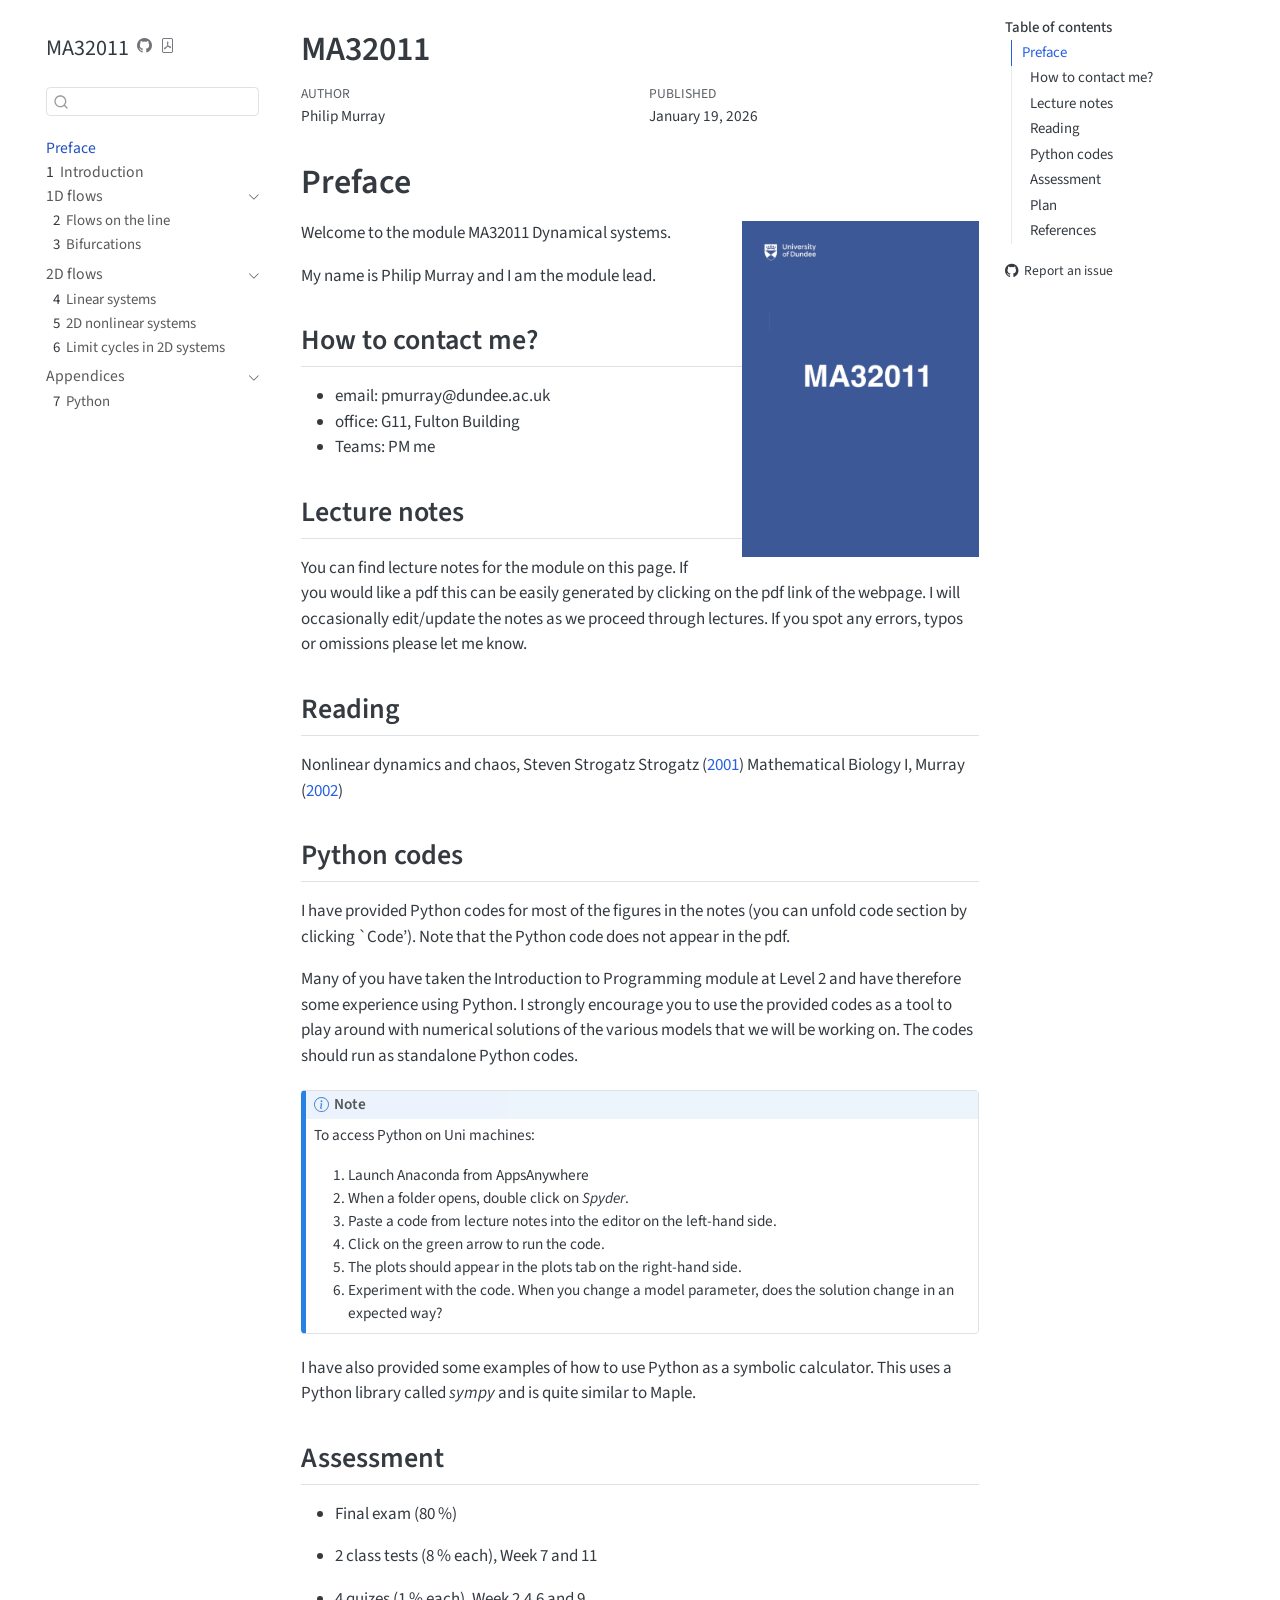
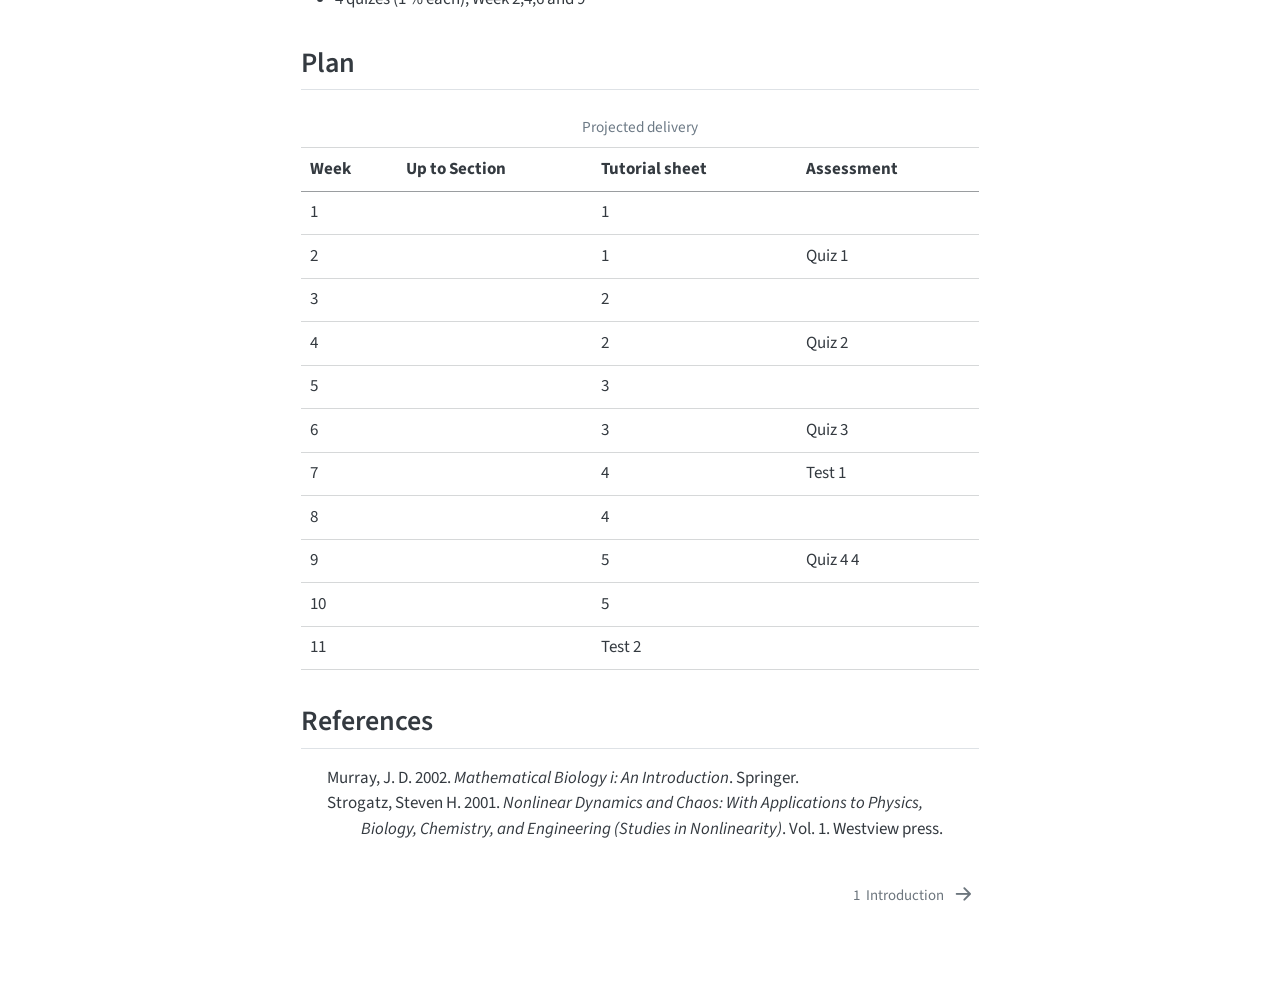
==== docs/index.html @ c65d2166 "Hmm" ====
<!DOCTYPE html>
<html xmlns="http://www.w3.org/1999/xhtml" lang="en" xml:lang="en"><head>

<meta charset="utf-8">
<meta name="generator" content="quarto-1.7.32">

<meta name="viewport" content="width=device-width, initial-scale=1.0, user-scalable=yes">

<meta name="author" content="Philip Murray">
<meta name="dcterms.date" content="2026-01-19">

<title>MA32011</title>
<style>
code{white-space: pre-wrap;}
span.smallcaps{font-variant: small-caps;}
div.columns{display: flex; gap: min(4vw, 1.5em);}
div.column{flex: auto; overflow-x: auto;}
div.hanging-indent{margin-left: 1.5em; text-indent: -1.5em;}
ul.task-list{list-style: none;}
ul.task-list li input[type="checkbox"] {
  width: 0.8em;
  margin: 0 0.8em 0.2em -1em; /* quarto-specific, see https://github.com/quarto-dev/quarto-cli/issues/4556 */ 
  vertical-align: middle;
}
/* CSS for citations */
div.csl-bib-body { }
div.csl-entry {
  clear: both;
  margin-bottom: 0em;
}
.hanging-indent div.csl-entry {
  margin-left:2em;
  text-indent:-2em;
}
div.csl-left-margin {
  min-width:2em;
  float:left;
}
div.csl-right-inline {
  margin-left:2em;
  padding-left:1em;
}
div.csl-indent {
  margin-left: 2em;
}</style>


<script src="site_libs/quarto-nav/quarto-nav.js"></script>
<script src="site_libs/quarto-nav/headroom.min.js"></script>
<script src="site_libs/clipboard/clipboard.min.js"></script>
<script src="site_libs/quarto-search/autocomplete.umd.js"></script>
<script src="site_libs/quarto-search/fuse.min.js"></script>
<script src="site_libs/quarto-search/quarto-search.js"></script>
<meta name="quarto:offset" content="./">
<link href="./intro.html" rel="next">
<script src="site_libs/quarto-html/quarto.js" type="module"></script>
<script src="site_libs/quarto-html/tabsets/tabsets.js" type="module"></script>
<script src="site_libs/quarto-html/popper.min.js"></script>
<script src="site_libs/quarto-html/tippy.umd.min.js"></script>
<script src="site_libs/quarto-html/anchor.min.js"></script>
<link href="site_libs/quarto-html/tippy.css" rel="stylesheet">
<link href="site_libs/quarto-html/quarto-syntax-highlighting-37eea08aefeeee20ff55810ff984fec1.css" rel="stylesheet" id="quarto-text-highlighting-styles">
<script src="site_libs/bootstrap/bootstrap.min.js"></script>
<link href="site_libs/bootstrap/bootstrap-icons.css" rel="stylesheet">
<link href="site_libs/bootstrap/bootstrap-485d01fc63b59abcd3ee1bf1e8e2748d.min.css" rel="stylesheet" append-hash="true" id="quarto-bootstrap" data-mode="light">
<link href="site_libs/quarto-contrib/foldbox/foldbox.css" rel="stylesheet">
<script id="quarto-search-options" type="application/json">{
  "location": "sidebar",
  "copy-button": false,
  "collapse-after": 3,
  "panel-placement": "start",
  "type": "textbox",
  "limit": 50,
  "keyboard-shortcut": [
    "f",
    "/",
    "s"
  ],
  "show-item-context": false,
  "language": {
    "search-no-results-text": "No results",
    "search-matching-documents-text": "matching documents",
    "search-copy-link-title": "Copy link to search",
    "search-hide-matches-text": "Hide additional matches",
    "search-more-match-text": "more match in this document",
    "search-more-matches-text": "more matches in this document",
    "search-clear-button-title": "Clear",
    "search-text-placeholder": "",
    "search-detached-cancel-button-title": "Cancel",
    "search-submit-button-title": "Submit",
    "search-label": "Search"
  }
}</script>
<style>
.Feature {
  --color1: #c0c0c0;
  --color2: #808080;
}
.Definition {
  --color1: #d999d3;
  --color2: #a01793;
}
.Conjecture {
  --color1: #948bde;
  --color2: #584eab;
}
.Lemma {
  --color1: #948bde;
  --color2: #584eab;
}
.Corollary {
  --color1: #948bde;
  --color2: #584eab;
}
.TODO {
  --color1: #e7b1b4;
  --color2: #8c3236;
}
.Theorem {
  --color1: #948bde;
  --color2: #584eab;
}
.Proof {
  --color1: #c0c0c0;
  --color2: #808080;
}
.DONE {
  --color1: #cce7b1;
  --color2: #86b754;
}
.Solution {
  --color1: #c0c0c0;
  --color2: #808080;
}
</style>


</head>

<body class="nav-sidebar floating quarto-light">

<div id="quarto-search-results"></div>
  <header id="quarto-header" class="headroom fixed-top">
  <nav class="quarto-secondary-nav">
    <div class="container-fluid d-flex">
      <button type="button" class="quarto-btn-toggle btn" data-bs-toggle="collapse" role="button" data-bs-target=".quarto-sidebar-collapse-item" aria-controls="quarto-sidebar" aria-expanded="false" aria-label="Toggle sidebar navigation" onclick="if (window.quartoToggleHeadroom) { window.quartoToggleHeadroom(); }">
        <i class="bi bi-layout-text-sidebar-reverse"></i>
      </button>
        <nav class="quarto-page-breadcrumbs" aria-label="breadcrumb"><ol class="breadcrumb"><li class="breadcrumb-item"><a href="./index.html">Preface</a></li></ol></nav>
        <a class="flex-grow-1" role="navigation" data-bs-toggle="collapse" data-bs-target=".quarto-sidebar-collapse-item" aria-controls="quarto-sidebar" aria-expanded="false" aria-label="Toggle sidebar navigation" onclick="if (window.quartoToggleHeadroom) { window.quartoToggleHeadroom(); }">      
        </a>
      <button type="button" class="btn quarto-search-button" aria-label="Search" onclick="window.quartoOpenSearch();">
        <i class="bi bi-search"></i>
      </button>
    </div>
  </nav>
</header>
<!-- content -->
<div id="quarto-content" class="quarto-container page-columns page-rows-contents page-layout-article">
<!-- sidebar -->
  <nav id="quarto-sidebar" class="sidebar collapse collapse-horizontal quarto-sidebar-collapse-item sidebar-navigation floating overflow-auto">
    <div class="pt-lg-2 mt-2 text-left sidebar-header">
    <div class="sidebar-title mb-0 py-0">
      <a href="./">MA32011</a> 
        <div class="sidebar-tools-main">
    <a href="https://github.com/dundeemath/MA32011/" title="Source Code" class="quarto-navigation-tool px-1" aria-label="Source Code"><i class="bi bi-github"></i></a>
    <a href="./MA32011.pdf" title="Download PDF" class="quarto-navigation-tool px-1" aria-label="Download PDF"><i class="bi bi-file-pdf"></i></a>
</div>
    </div>
      </div>
        <div class="mt-2 flex-shrink-0 align-items-center">
        <div class="sidebar-search">
        <div id="quarto-search" class="" title="Search"></div>
        </div>
        </div>
    <div class="sidebar-menu-container"> 
    <ul class="list-unstyled mt-1">
        <li class="sidebar-item">
  <div class="sidebar-item-container"> 
  <a href="./index.html" class="sidebar-item-text sidebar-link active">
 <span class="menu-text">Preface</span></a>
  </div>
</li>
        <li class="sidebar-item">
  <div class="sidebar-item-container"> 
  <a href="./intro.html" class="sidebar-item-text sidebar-link">
 <span class="menu-text"><span class="chapter-number">1</span>&nbsp; <span class="chapter-title">Introduction</span></span></a>
  </div>
</li>
        <li class="sidebar-item sidebar-item-section">
      <div class="sidebar-item-container"> 
            <a class="sidebar-item-text sidebar-link text-start" data-bs-toggle="collapse" data-bs-target="#quarto-sidebar-section-1" role="navigation" aria-expanded="true">
 <span class="menu-text">1D flows</span></a>
          <a class="sidebar-item-toggle text-start" data-bs-toggle="collapse" data-bs-target="#quarto-sidebar-section-1" role="navigation" aria-expanded="true" aria-label="Toggle section">
            <i class="bi bi-chevron-right ms-2"></i>
          </a> 
      </div>
      <ul id="quarto-sidebar-section-1" class="collapse list-unstyled sidebar-section depth1 show">  
          <li class="sidebar-item">
  <div class="sidebar-item-container"> 
  <a href="./1DFlows.html" class="sidebar-item-text sidebar-link">
 <span class="menu-text"><span class="chapter-number">2</span>&nbsp; <span class="chapter-title">Flows on the line</span></span></a>
  </div>
</li>
          <li class="sidebar-item">
  <div class="sidebar-item-container"> 
  <a href="./Bifurcations.html" class="sidebar-item-text sidebar-link">
 <span class="menu-text"><span class="chapter-number">3</span>&nbsp; <span class="chapter-title">Bifurcations</span></span></a>
  </div>
</li>
      </ul>
  </li>
        <li class="sidebar-item sidebar-item-section">
      <div class="sidebar-item-container"> 
            <a class="sidebar-item-text sidebar-link text-start" data-bs-toggle="collapse" data-bs-target="#quarto-sidebar-section-2" role="navigation" aria-expanded="true">
 <span class="menu-text">2D flows</span></a>
          <a class="sidebar-item-toggle text-start" data-bs-toggle="collapse" data-bs-target="#quarto-sidebar-section-2" role="navigation" aria-expanded="true" aria-label="Toggle section">
            <i class="bi bi-chevron-right ms-2"></i>
          </a> 
      </div>
      <ul id="quarto-sidebar-section-2" class="collapse list-unstyled sidebar-section depth1 show">  
          <li class="sidebar-item">
  <div class="sidebar-item-container"> 
  <a href="./2DLinearSystems.html" class="sidebar-item-text sidebar-link">
 <span class="menu-text"><span class="chapter-number">4</span>&nbsp; <span class="chapter-title">Linear systems</span></span></a>
  </div>
</li>
          <li class="sidebar-item">
  <div class="sidebar-item-container"> 
  <a href="./2DNonLinearPhasePlane.html" class="sidebar-item-text sidebar-link">
 <span class="menu-text"><span class="chapter-number">5</span>&nbsp; <span class="chapter-title">2D nonlinear systems</span></span></a>
  </div>
</li>
          <li class="sidebar-item">
  <div class="sidebar-item-container"> 
  <a href="./LimitCycles.html" class="sidebar-item-text sidebar-link">
 <span class="menu-text"><span class="chapter-number">6</span>&nbsp; <span class="chapter-title">Limit cycles in 2D systems</span></span></a>
  </div>
</li>
      </ul>
  </li>
        <li class="sidebar-item sidebar-item-section">
      <div class="sidebar-item-container"> 
            <a class="sidebar-item-text sidebar-link text-start" data-bs-toggle="collapse" data-bs-target="#quarto-sidebar-section-3" role="navigation" aria-expanded="true">
 <span class="menu-text">Appendices</span></a>
          <a class="sidebar-item-toggle text-start" data-bs-toggle="collapse" data-bs-target="#quarto-sidebar-section-3" role="navigation" aria-expanded="true" aria-label="Toggle section">
            <i class="bi bi-chevron-right ms-2"></i>
          </a> 
      </div>
      <ul id="quarto-sidebar-section-3" class="collapse list-unstyled sidebar-section depth1 show">  
          <li class="sidebar-item">
  <div class="sidebar-item-container"> 
  <a href="./PythonAppendix.html" class="sidebar-item-text sidebar-link">
 <span class="menu-text"><span class="chapter-number">7</span>&nbsp; <span class="chapter-title">Python</span></span></a>
  </div>
</li>
      </ul>
  </li>
    </ul>
    </div>
</nav>
<div id="quarto-sidebar-glass" class="quarto-sidebar-collapse-item" data-bs-toggle="collapse" data-bs-target=".quarto-sidebar-collapse-item"></div>
<!-- margin-sidebar -->
    <div id="quarto-margin-sidebar" class="sidebar margin-sidebar">
        <nav id="TOC" role="doc-toc" class="toc-active">
    <h2 id="toc-title">Table of contents</h2>
   
  <ul>
  <li><a href="#preface" id="toc-preface" class="nav-link active" data-scroll-target="#preface">Preface</a>
  <ul class="collapse">
  <li><a href="#how-to-contact-me" id="toc-how-to-contact-me" class="nav-link" data-scroll-target="#how-to-contact-me">How to contact me?</a></li>
  <li><a href="#lecture-notes" id="toc-lecture-notes" class="nav-link" data-scroll-target="#lecture-notes">Lecture notes</a></li>
  <li><a href="#reading" id="toc-reading" class="nav-link" data-scroll-target="#reading">Reading</a></li>
  <li><a href="#python-codes" id="toc-python-codes" class="nav-link" data-scroll-target="#python-codes">Python codes</a></li>
  <li><a href="#assessment" id="toc-assessment" class="nav-link" data-scroll-target="#assessment">Assessment</a></li>
  <li><a href="#plan" id="toc-plan" class="nav-link" data-scroll-target="#plan">Plan</a></li>
  <li><a href="#references" id="toc-references" class="nav-link" data-scroll-target="#references">References</a></li>
  </ul></li>
  </ul>
<div class="toc-actions"><ul><li><a href="https://github.com/dundeemath/MA32011/issues/new" class="toc-action"><i class="bi bi-github"></i>Report an issue</a></li></ul></div></nav>
    </div>
<!-- main -->
<main class="content" id="quarto-document-content">

<header id="title-block-header" class="quarto-title-block default">
<div class="quarto-title">
<h1 class="title">MA32011</h1>
</div>



<div class="quarto-title-meta">

    <div>
    <div class="quarto-title-meta-heading">Author</div>
    <div class="quarto-title-meta-contents">
             <p>Philip Murray </p>
          </div>
  </div>
    
    <div>
    <div class="quarto-title-meta-heading">Published</div>
    <div class="quarto-title-meta-contents">
      <p class="date">January 19, 2026</p>
    </div>
  </div>
  
    
  </div>
  


</header>



<section id="preface" class="level1 unnumbered">
<h1 class="unnumbered">Preface</h1><p><img src="MA32011Cover.png" title="MA32011" class="quarto-cover-image nolightbox img-fluid"></p>
<p>Welcome to the module MA32011 Dynamical systems.</p>
<p>My name is Philip Murray and I am the module lead.</p>
<section id="how-to-contact-me" class="level2">
<h2 class="anchored" data-anchor-id="how-to-contact-me">How to contact me?</h2>
<ul>
<li>email: pmurray@dundee.ac.uk</li>
<li>office: G11, Fulton Building</li>
<li>Teams: PM me</li>
</ul>
</section>
<section id="lecture-notes" class="level2">
<h2 class="anchored" data-anchor-id="lecture-notes">Lecture notes</h2>
<p>You can find lecture notes for the module on this page. If you would like a pdf this can be easily generated by clicking on the pdf link of the webpage. I will occasionally edit/update the notes as we proceed through lectures. If you spot any errors, typos or omissions please let me know.</p>
</section>
<section id="reading" class="level2">
<h2 class="anchored" data-anchor-id="reading">Reading</h2>
<p>Nonlinear dynamics and chaos, Steven Strogatz <span class="citation" data-cites="strogatz2001nonlinear">Strogatz (<a href="#ref-strogatz2001nonlinear" role="doc-biblioref">2001</a>)</span> Mathematical Biology I, <span class="citation" data-cites="murray2002mathematical">Murray (<a href="#ref-murray2002mathematical" role="doc-biblioref">2002</a>)</span></p>
</section>
<section id="python-codes" class="level2">
<h2 class="anchored" data-anchor-id="python-codes">Python codes</h2>
<p>I have provided Python codes for most of the figures in the notes (you can unfold code section by clicking `Code’). Note that the Python code does not appear in the pdf.</p>
<p>Many of you have taken the Introduction to Programming module at Level 2 and have therefore some experience using Python. I strongly encourage you to use the provided codes as a tool to play around with numerical solutions of the various models that we will be working on. The codes should run as standalone Python codes.</p>
<div class="callout callout-style-default callout-note callout-titled">
<div class="callout-header d-flex align-content-center">
<div class="callout-icon-container">
<i class="callout-icon"></i>
</div>
<div class="callout-title-container flex-fill">
Note
</div>
</div>
<div class="callout-body-container callout-body">
<p>To access Python on Uni machines:</p>
<ol type="1">
<li>Launch Anaconda from AppsAnywhere</li>
<li>When a folder opens, double click on <em>Spyder</em>.</li>
<li>Paste a code from lecture notes into the editor on the left-hand side.</li>
<li>Click on the green arrow to run the code.</li>
<li>The plots should appear in the plots tab on the right-hand side.</li>
<li>Experiment with the code. When you change a model parameter, does the solution change in an expected way?</li>
</ol>
</div>
</div>
<p>I have also provided some examples of how to use Python as a symbolic calculator. This uses a Python library called <em>sympy</em> and is quite similar to Maple.</p>
</section>
<section id="assessment" class="level2">
<h2 class="anchored" data-anchor-id="assessment">Assessment</h2>
<ul>
<li><p>Final exam (80 %)</p></li>
<li><p>2 class tests (8 % each), Week 7 and 11</p></li>
<li><p>4 quizes (1 % each), Week 2,4,6 and 9</p></li>
</ul>
</section>
<section id="plan" class="level2">
<h2 class="anchored" data-anchor-id="plan">Plan</h2>
<table class="caption-top table">
<caption>Projected delivery</caption>
<thead>
<tr class="header">
<th>Week</th>
<th style="text-align: left;">Up to Section</th>
<th>Tutorial sheet</th>
<th>Assessment</th>
</tr>
</thead>
<tbody>
<tr class="odd">
<td>1</td>
<td style="text-align: left;"></td>
<td>1</td>
<td></td>
</tr>
<tr class="even">
<td>2</td>
<td style="text-align: left;"></td>
<td>1</td>
<td>Quiz 1</td>
</tr>
<tr class="odd">
<td>3</td>
<td style="text-align: left;"></td>
<td>2</td>
<td></td>
</tr>
<tr class="even">
<td>4</td>
<td style="text-align: left;"></td>
<td>2</td>
<td>Quiz 2</td>
</tr>
<tr class="odd">
<td>5</td>
<td style="text-align: left;"></td>
<td>3</td>
<td></td>
</tr>
<tr class="even">
<td>6</td>
<td style="text-align: left;"></td>
<td>3</td>
<td>Quiz 3</td>
</tr>
<tr class="odd">
<td>7</td>
<td style="text-align: left;"></td>
<td>4</td>
<td>Test 1</td>
</tr>
<tr class="even">
<td>8</td>
<td style="text-align: left;"></td>
<td>4</td>
<td></td>
</tr>
<tr class="odd">
<td>9</td>
<td style="text-align: left;"></td>
<td>5</td>
<td>Quiz 4 4</td>
</tr>
<tr class="even">
<td>10</td>
<td style="text-align: left;"></td>
<td>5</td>
<td></td>
</tr>
<tr class="odd">
<td>11</td>
<td style="text-align: left;"></td>
<td>Test 2</td>
<td></td>
</tr>
</tbody>
</table>
</section>
<section id="references" class="level2">
<h2 class="anchored" data-anchor-id="references">References</h2>


<div id="refs" class="references csl-bib-body hanging-indent" data-entry-spacing="0" role="list">
<div id="ref-murray2002mathematical" class="csl-entry" role="listitem">
Murray, J. D. 2002. <em>Mathematical Biology i: An Introduction</em>. Springer.
</div>
<div id="ref-strogatz2001nonlinear" class="csl-entry" role="listitem">
Strogatz, Steven H. 2001. <em>Nonlinear Dynamics and Chaos: With Applications to Physics, Biology, Chemistry, and Engineering (Studies in Nonlinearity)</em>. Vol. 1. Westview press.
</div>
</div>
</section>
</section>

</main> <!-- /main -->
<script id="quarto-html-after-body" type="application/javascript">
  window.document.addEventListener("DOMContentLoaded", function (event) {
    const icon = "";
    const anchorJS = new window.AnchorJS();
    anchorJS.options = {
      placement: 'right',
      icon: icon
    };
    anchorJS.add('.anchored');
    const isCodeAnnotation = (el) => {
      for (const clz of el.classList) {
        if (clz.startsWith('code-annotation-')) {                     
          return true;
        }
      }
      return false;
    }
    const onCopySuccess = function(e) {
      // button target
      const button = e.trigger;
      // don't keep focus
      button.blur();
      // flash "checked"
      button.classList.add('code-copy-button-checked');
      var currentTitle = button.getAttribute("title");
      button.setAttribute("title", "Copied!");
      let tooltip;
      if (window.bootstrap) {
        button.setAttribute("data-bs-toggle", "tooltip");
        button.setAttribute("data-bs-placement", "left");
        button.setAttribute("data-bs-title", "Copied!");
        tooltip = new bootstrap.Tooltip(button, 
          { trigger: "manual", 
            customClass: "code-copy-button-tooltip",
            offset: [0, -8]});
        tooltip.show();    
      }
      setTimeout(function() {
        if (tooltip) {
          tooltip.hide();
          button.removeAttribute("data-bs-title");
          button.removeAttribute("data-bs-toggle");
          button.removeAttribute("data-bs-placement");
        }
        button.setAttribute("title", currentTitle);
        button.classList.remove('code-copy-button-checked');
      }, 1000);
      // clear code selection
      e.clearSelection();
    }
    const getTextToCopy = function(trigger) {
        const codeEl = trigger.previousElementSibling.cloneNode(true);
        for (const childEl of codeEl.children) {
          if (isCodeAnnotation(childEl)) {
            childEl.remove();
          }
        }
        return codeEl.innerText;
    }
    const clipboard = new window.ClipboardJS('.code-copy-button:not([data-in-quarto-modal])', {
      text: getTextToCopy
    });
    clipboard.on('success', onCopySuccess);
    if (window.document.getElementById('quarto-embedded-source-code-modal')) {
      const clipboardModal = new window.ClipboardJS('.code-copy-button[data-in-quarto-modal]', {
        text: getTextToCopy,
        container: window.document.getElementById('quarto-embedded-source-code-modal')
      });
      clipboardModal.on('success', onCopySuccess);
    }
      var localhostRegex = new RegExp(/^(?:http|https):\/\/localhost\:?[0-9]*\//);
      var mailtoRegex = new RegExp(/^mailto:/);
        var filterRegex = new RegExp('/' + window.location.host + '/');
      var isInternal = (href) => {
          return filterRegex.test(href) || localhostRegex.test(href) || mailtoRegex.test(href);
      }
      // Inspect non-navigation links and adorn them if external
     var links = window.document.querySelectorAll('a[href]:not(.nav-link):not(.navbar-brand):not(.toc-action):not(.sidebar-link):not(.sidebar-item-toggle):not(.pagination-link):not(.no-external):not([aria-hidden]):not(.dropdown-item):not(.quarto-navigation-tool):not(.about-link)');
      for (var i=0; i<links.length; i++) {
        const link = links[i];
        if (!isInternal(link.href)) {
          // undo the damage that might have been done by quarto-nav.js in the case of
          // links that we want to consider external
          if (link.dataset.originalHref !== undefined) {
            link.href = link.dataset.originalHref;
          }
        }
      }
    function tippyHover(el, contentFn, onTriggerFn, onUntriggerFn) {
      const config = {
        allowHTML: true,
        maxWidth: 500,
        delay: 100,
        arrow: false,
        appendTo: function(el) {
            return el.parentElement;
        },
        interactive: true,
        interactiveBorder: 10,
        theme: 'quarto',
        placement: 'bottom-start',
      };
      if (contentFn) {
        config.content = contentFn;
      }
      if (onTriggerFn) {
        config.onTrigger = onTriggerFn;
      }
      if (onUntriggerFn) {
        config.onUntrigger = onUntriggerFn;
      }
      window.tippy(el, config); 
    }
    const noterefs = window.document.querySelectorAll('a[role="doc-noteref"]');
    for (var i=0; i<noterefs.length; i++) {
      const ref = noterefs[i];
      tippyHover(ref, function() {
        // use id or data attribute instead here
        let href = ref.getAttribute('data-footnote-href') || ref.getAttribute('href');
        try { href = new URL(href).hash; } catch {}
        const id = href.replace(/^#\/?/, "");
        const note = window.document.getElementById(id);
        if (note) {
          return note.innerHTML;
        } else {
          return "";
        }
      });
    }
    const xrefs = window.document.querySelectorAll('a.quarto-xref');
    const processXRef = (id, note) => {
      // Strip column container classes
      const stripColumnClz = (el) => {
        el.classList.remove("page-full", "page-columns");
        if (el.children) {
          for (const child of el.children) {
            stripColumnClz(child);
          }
        }
      }
      stripColumnClz(note)
      if (id === null || id.startsWith('sec-')) {
        // Special case sections, only their first couple elements
        const container = document.createElement("div");
        if (note.children && note.children.length > 2) {
          container.appendChild(note.children[0].cloneNode(true));
          for (let i = 1; i < note.children.length; i++) {
            const child = note.children[i];
            if (child.tagName === "P" && child.innerText === "") {
              continue;
            } else {
              container.appendChild(child.cloneNode(true));
              break;
            }
          }
          if (window.Quarto?.typesetMath) {
            window.Quarto.typesetMath(container);
          }
          return container.innerHTML
        } else {
          if (window.Quarto?.typesetMath) {
            window.Quarto.typesetMath(note);
          }
          return note.innerHTML;
        }
      } else {
        // Remove any anchor links if they are present
        const anchorLink = note.querySelector('a.anchorjs-link');
        if (anchorLink) {
          anchorLink.remove();
        }
        if (window.Quarto?.typesetMath) {
          window.Quarto.typesetMath(note);
        }
        if (note.classList.contains("callout")) {
          return note.outerHTML;
        } else {
          return note.innerHTML;
        }
      }
    }
    for (var i=0; i<xrefs.length; i++) {
      const xref = xrefs[i];
      tippyHover(xref, undefined, function(instance) {
        instance.disable();
        let url = xref.getAttribute('href');
        let hash = undefined; 
        if (url.startsWith('#')) {
          hash = url;
        } else {
          try { hash = new URL(url).hash; } catch {}
        }
        if (hash) {
          const id = hash.replace(/^#\/?/, "");
          const note = window.document.getElementById(id);
          if (note !== null) {
            try {
              const html = processXRef(id, note.cloneNode(true));
              instance.setContent(html);
            } finally {
              instance.enable();
              instance.show();
            }
          } else {
            // See if we can fetch this
            fetch(url.split('#')[0])
            .then(res => res.text())
            .then(html => {
              const parser = new DOMParser();
              const htmlDoc = parser.parseFromString(html, "text/html");
              const note = htmlDoc.getElementById(id);
              if (note !== null) {
                const html = processXRef(id, note);
                instance.setContent(html);
              } 
            }).finally(() => {
              instance.enable();
              instance.show();
            });
          }
        } else {
          // See if we can fetch a full url (with no hash to target)
          // This is a special case and we should probably do some content thinning / targeting
          fetch(url)
          .then(res => res.text())
          .then(html => {
            const parser = new DOMParser();
            const htmlDoc = parser.parseFromString(html, "text/html");
            const note = htmlDoc.querySelector('main.content');
            if (note !== null) {
              // This should only happen for chapter cross references
              // (since there is no id in the URL)
              // remove the first header
              if (note.children.length > 0 && note.children[0].tagName === "HEADER") {
                note.children[0].remove();
              }
              const html = processXRef(null, note);
              instance.setContent(html);
            } 
          }).finally(() => {
            instance.enable();
            instance.show();
          });
        }
      }, function(instance) {
      });
    }
        let selectedAnnoteEl;
        const selectorForAnnotation = ( cell, annotation) => {
          let cellAttr = 'data-code-cell="' + cell + '"';
          let lineAttr = 'data-code-annotation="' +  annotation + '"';
          const selector = 'span[' + cellAttr + '][' + lineAttr + ']';
          return selector;
        }
        const selectCodeLines = (annoteEl) => {
          const doc = window.document;
          const targetCell = annoteEl.getAttribute("data-target-cell");
          const targetAnnotation = annoteEl.getAttribute("data-target-annotation");
          const annoteSpan = window.document.querySelector(selectorForAnnotation(targetCell, targetAnnotation));
          const lines = annoteSpan.getAttribute("data-code-lines").split(",");
          const lineIds = lines.map((line) => {
            return targetCell + "-" + line;
          })
          let top = null;
          let height = null;
          let parent = null;
          if (lineIds.length > 0) {
              //compute the position of the single el (top and bottom and make a div)
              const el = window.document.getElementById(lineIds[0]);
              top = el.offsetTop;
              height = el.offsetHeight;
              parent = el.parentElement.parentElement;
            if (lineIds.length > 1) {
              const lastEl = window.document.getElementById(lineIds[lineIds.length - 1]);
              const bottom = lastEl.offsetTop + lastEl.offsetHeight;
              height = bottom - top;
            }
            if (top !== null && height !== null && parent !== null) {
              // cook up a div (if necessary) and position it 
              let div = window.document.getElementById("code-annotation-line-highlight");
              if (div === null) {
                div = window.document.createElement("div");
                div.setAttribute("id", "code-annotation-line-highlight");
                div.style.position = 'absolute';
                parent.appendChild(div);
              }
              div.style.top = top - 2 + "px";
              div.style.height = height + 4 + "px";
              div.style.left = 0;
              let gutterDiv = window.document.getElementById("code-annotation-line-highlight-gutter");
              if (gutterDiv === null) {
                gutterDiv = window.document.createElement("div");
                gutterDiv.setAttribute("id", "code-annotation-line-highlight-gutter");
                gutterDiv.style.position = 'absolute';
                const codeCell = window.document.getElementById(targetCell);
                const gutter = codeCell.querySelector('.code-annotation-gutter');
                gutter.appendChild(gutterDiv);
              }
              gutterDiv.style.top = top - 2 + "px";
              gutterDiv.style.height = height + 4 + "px";
            }
            selectedAnnoteEl = annoteEl;
          }
        };
        const unselectCodeLines = () => {
          const elementsIds = ["code-annotation-line-highlight", "code-annotation-line-highlight-gutter"];
          elementsIds.forEach((elId) => {
            const div = window.document.getElementById(elId);
            if (div) {
              div.remove();
            }
          });
          selectedAnnoteEl = undefined;
        };
          // Handle positioning of the toggle
      window.addEventListener(
        "resize",
        throttle(() => {
          elRect = undefined;
          if (selectedAnnoteEl) {
            selectCodeLines(selectedAnnoteEl);
          }
        }, 10)
      );
      function throttle(fn, ms) {
      let throttle = false;
      let timer;
        return (...args) => {
          if(!throttle) { // first call gets through
              fn.apply(this, args);
              throttle = true;
          } else { // all the others get throttled
              if(timer) clearTimeout(timer); // cancel #2
              timer = setTimeout(() => {
                fn.apply(this, args);
                timer = throttle = false;
              }, ms);
          }
        };
      }
        // Attach click handler to the DT
        const annoteDls = window.document.querySelectorAll('dt[data-target-cell]');
        for (const annoteDlNode of annoteDls) {
          annoteDlNode.addEventListener('click', (event) => {
            const clickedEl = event.target;
            if (clickedEl !== selectedAnnoteEl) {
              unselectCodeLines();
              const activeEl = window.document.querySelector('dt[data-target-cell].code-annotation-active');
              if (activeEl) {
                activeEl.classList.remove('code-annotation-active');
              }
              selectCodeLines(clickedEl);
              clickedEl.classList.add('code-annotation-active');
            } else {
              // Unselect the line
              unselectCodeLines();
              clickedEl.classList.remove('code-annotation-active');
            }
          });
        }
    const findCites = (el) => {
      const parentEl = el.parentElement;
      if (parentEl) {
        const cites = parentEl.dataset.cites;
        if (cites) {
          return {
            el,
            cites: cites.split(' ')
          };
        } else {
          return findCites(el.parentElement)
        }
      } else {
        return undefined;
      }
    };
    var bibliorefs = window.document.querySelectorAll('a[role="doc-biblioref"]');
    for (var i=0; i<bibliorefs.length; i++) {
      const ref = bibliorefs[i];
      const citeInfo = findCites(ref);
      if (citeInfo) {
        tippyHover(citeInfo.el, function() {
          var popup = window.document.createElement('div');
          citeInfo.cites.forEach(function(cite) {
            var citeDiv = window.document.createElement('div');
            citeDiv.classList.add('hanging-indent');
            citeDiv.classList.add('csl-entry');
            var biblioDiv = window.document.getElementById('ref-' + cite);
            if (biblioDiv) {
              citeDiv.innerHTML = biblioDiv.innerHTML;
            }
            popup.appendChild(citeDiv);
          });
          return popup.innerHTML;
        });
      }
    }
  });
  </script>
<nav class="page-navigation">
  <div class="nav-page nav-page-previous">
  </div>
  <div class="nav-page nav-page-next">
      <a href="./intro.html" class="pagination-link" aria-label="Introduction">
        <span class="nav-page-text"><span class="chapter-number">1</span>&nbsp; <span class="chapter-title">Introduction</span></span> <i class="bi bi-arrow-right-short"></i>
      </a>
  </div>
</nav>
</div> <!-- /content -->




<footer class="footer"><div class="nav-footer"><div class="nav-footer-center"><div class="toc-actions d-sm-block d-md-none"><ul><li><a href="https://github.com/dundeemath/MA32011/issues/new" class="toc-action"><i class="bi bi-github"></i>Report an issue</a></li></ul></div></div></div></footer></body></html>
---- docs/site_libs/quarto-html/tippy.css ----
.tippy-box[data-animation=fade][data-state=hidden]{opacity:0}[data-tippy-root]{max-width:calc(100vw - 10px)}.tippy-box{position:relative;background-color:#333;color:#fff;border-radius:4px;font-size:14px;line-height:1.4;white-space:normal;outline:0;transition-property:transform,visibility,opacity}.tippy-box[data-placement^=top]>.tippy-arrow{bottom:0}.tippy-box[data-placement^=top]>.tippy-arrow:before{bottom:-7px;left:0;border-width:8px 8px 0;border-top-color:initial;transform-origin:center top}.tippy-box[data-placement^=bottom]>.tippy-arrow{top:0}.tippy-box[data-placement^=bottom]>.tippy-arrow:before{top:-7px;left:0;border-width:0 8px 8px;border-bottom-color:initial;transform-origin:center bottom}.tippy-box[data-placement^=left]>.tippy-arrow{right:0}.tippy-box[data-placement^=left]>.tippy-arrow:before{border-width:8px 0 8px 8px;border-left-color:initial;right:-7px;transform-origin:center left}.tippy-box[data-placement^=right]>.tippy-arrow{left:0}.tippy-box[data-placement^=right]>.tippy-arrow:before{left:-7px;border-width:8px 8px 8px 0;border-right-color:initial;transform-origin:center right}.tippy-box[data-inertia][data-state=visible]{transition-timing-function:cubic-bezier(.54,1.5,.38,1.11)}.tippy-arrow{width:16px;height:16px;color:#333}.tippy-arrow:before{content:"";position:absolute;border-color:transparent;border-style:solid}.tippy-content{position:relative;padding:5px 9px;z-index:1}
---- docs/site_libs/quarto-html/quarto-syntax-highlighting-37eea08aefeeee20ff55810ff984fec1.css ----
/* quarto syntax highlight colors */
:root {
  --quarto-hl-ot-color: #003B4F;
  --quarto-hl-at-color: #657422;
  --quarto-hl-ss-color: #20794D;
  --quarto-hl-an-color: #5E5E5E;
  --quarto-hl-fu-color: #4758AB;
  --quarto-hl-st-color: #20794D;
  --quarto-hl-cf-color: #003B4F;
  --quarto-hl-op-color: #5E5E5E;
  --quarto-hl-er-color: #AD0000;
  --quarto-hl-bn-color: #AD0000;
  --quarto-hl-al-color: #AD0000;
  --quarto-hl-va-color: #111111;
  --quarto-hl-bu-color: inherit;
  --quarto-hl-ex-color: inherit;
  --quarto-hl-pp-color: #AD0000;
  --quarto-hl-in-color: #5E5E5E;
  --quarto-hl-vs-color: #20794D;
  --quarto-hl-wa-color: #5E5E5E;
  --quarto-hl-do-color: #5E5E5E;
  --quarto-hl-im-color: #00769E;
  --quarto-hl-ch-color: #20794D;
  --quarto-hl-dt-color: #AD0000;
  --quarto-hl-fl-color: #AD0000;
  --quarto-hl-co-color: #5E5E5E;
  --quarto-hl-cv-color: #5E5E5E;
  --quarto-hl-cn-color: #8f5902;
  --quarto-hl-sc-color: #5E5E5E;
  --quarto-hl-dv-color: #AD0000;
  --quarto-hl-kw-color: #003B4F;
}

/* other quarto variables */
:root {
  --quarto-font-monospace: SFMono-Regular, Menlo, Monaco, Consolas, "Liberation Mono", "Courier New", monospace;
}

/* syntax highlight based on Pandoc's rules */
pre > code.sourceCode > span {
  color: #003B4F;
}

code.sourceCode > span {
  color: #003B4F;
}

div.sourceCode,
div.sourceCode pre.sourceCode {
  color: #003B4F;
}

/* Normal */
code span {
  color: #003B4F;
}

/* Alert */
code span.al {
  color: #AD0000;
  font-style: inherit;
}

/* Annotation */
code span.an {
  color: #5E5E5E;
  font-style: inherit;
}

/* Attribute */
code span.at {
  color: #657422;
  font-style: inherit;
}

/* BaseN */
code span.bn {
  color: #AD0000;
  font-style: inherit;
}

/* BuiltIn */
code span.bu {
  font-style: inherit;
}

/* ControlFlow */
code span.cf {
  color: #003B4F;
  font-weight: bold;
  font-style: inherit;
}

/* Char */
code span.ch {
  color: #20794D;
  font-style: inherit;
}

/* Constant */
code span.cn {
  color: #8f5902;
  font-style: inherit;
}

/* Comment */
code span.co {
  color: #5E5E5E;
  font-style: inherit;
}

/* CommentVar */
code span.cv {
  color: #5E5E5E;
  font-style: italic;
}

/* Documentation */
code span.do {
  color: #5E5E5E;
  font-style: italic;
}

/* DataType */
code span.dt {
  color: #AD0000;
  font-style: inherit;
}

/* DecVal */
code span.dv {
  color: #AD0000;
  font-style: inherit;
}

/* Error */
code span.er {
  color: #AD0000;
  font-style: inherit;
}

/* Extension */
code span.ex {
  font-style: inherit;
}

/* Float */
code span.fl {
  color: #AD0000;
  font-style: inherit;
}

/* Function */
code span.fu {
  color: #4758AB;
  font-style: inherit;
}

/* Import */
code span.im {
  color: #00769E;
  font-style: inherit;
}

/* Information */
code span.in {
  color: #5E5E5E;
  font-style: inherit;
}

/* Keyword */
code span.kw {
  color: #003B4F;
  font-weight: bold;
  font-style: inherit;
}

/* Operator */
code span.op {
  color: #5E5E5E;
  font-style: inherit;
}

/* Other */
code span.ot {
  color: #003B4F;
  font-style: inherit;
}

/* Preprocessor */
code span.pp {
  color: #AD0000;
  font-style: inherit;
}

/* SpecialChar */
code span.sc {
  color: #5E5E5E;
  font-style: inherit;
}

/* SpecialString */
code span.ss {
  color: #20794D;
  font-style: inherit;
}

/* String */
code span.st {
  color: #20794D;
  font-style: inherit;
}

/* Variable */
code span.va {
  color: #111111;
  font-style: inherit;
}

/* VerbatimString */
code span.vs {
  color: #20794D;
  font-style: inherit;
}

/* Warning */
code span.wa {
  color: #5E5E5E;
  font-style: italic;
}

.prevent-inlining {
  content: "</";
}

/*# sourceMappingURL=27d3d809615f7771493d095567f04340.css.map */
---- docs/site_libs/quarto-contrib/foldbox/foldbox.css ----
.fbx-default{
  --color1: #c7c7d0;
  --color2: #a3a3aa;
  
  --border-color: var(--color2);
  --title-color:  #1b1b1b;
  --title-background-color: var(--color1);
  --title-padding: 0.5rem;
  --border-radius: .3rem;
  
  --padding-left: .8rem; /* for title (summary) and content (next div) */
  --padding-content: 0.5rem; 
  
  --thickshadow: 4px 4px 6px #555;
  --thinshadow: 1px 1px 2px #555;
  --noshadow: 0px 0px 0px #FFF;
}


/* for button placement */
details.fbx-default[open] {
  position: relative;
}

details.fbx-default > summary{
  background-color: var(--title-background-color);
  color: var(--title-color);
 
  cursor: pointer;
  
  border-radius: var(--border-radius);
  border-left: var(--border-radius) solid var(--border-color);
  border-bottom: 1px solid var(--border-color);
  box-shadow: var(--thinshadow);
 
  padding: var(--title-padding);
  padding-left: var(--padding-left);
}

details.fbx-default > summary:hover{
  box-shadow: var(--thickshadow);
}

details.fbx-default[open] > summary{
  border-bottom-left-radius: 0px;
}

details.fbx-default > div{
  padding: var(--padding-content);
  padding-left: var(--padding-left);
  padding-bottom: 0;

  border-left: var(--border-radius) solid var(--border-color);
  border-top: 0;
  margin-top: 0;
  border-left: .3rem solid var(--border-color);
  border-bottom: 1px solid var(--border-color);
  border-bottom-left-radius: .3rem;
}

/* simple box */

details.fbx-simplebox > div{
  padding-bottom: 0;
  border-right: 1px solid var(--border-color);
  border-bottom-right-radius: .3rem;
}


/* ------ closebutton --- */

.closebutton{
  --close-text: "▲";
  --close-background-color: #dddddd;
  --close-hover-background-color: var(--title-background-color);
  --close-hover-color: var(--title-color);
}

/* adjust this by hand if close button gets in the way: just add <br/> at the end
details.closebutton[open]{
    padding-bottom: 1rem;
}
*/

details.closebutton[open] > summary::after {
  display: button;
  content: var(--close-text);
/*
background-color: var(--close-background-color); 
*/  
  border: 1px solid var(--close-background-color);
  border-radius: 0.3rem;
  padding: .2rem 0.5rem 0.2rem 0.5rem;
  box-shadow: var(--thinshadow);
  position: absolute;
  right: 0;/*1rem;*/
  bottom: .5rem;
}

details.closebutton[open] > summary:hover::after {
  background-color: var(--close-hover-background-color); 
  border: 1px solid var(--border-color);
  color: var(--close-hover-color);
  box-shadow: var(--thickshadow); 
}
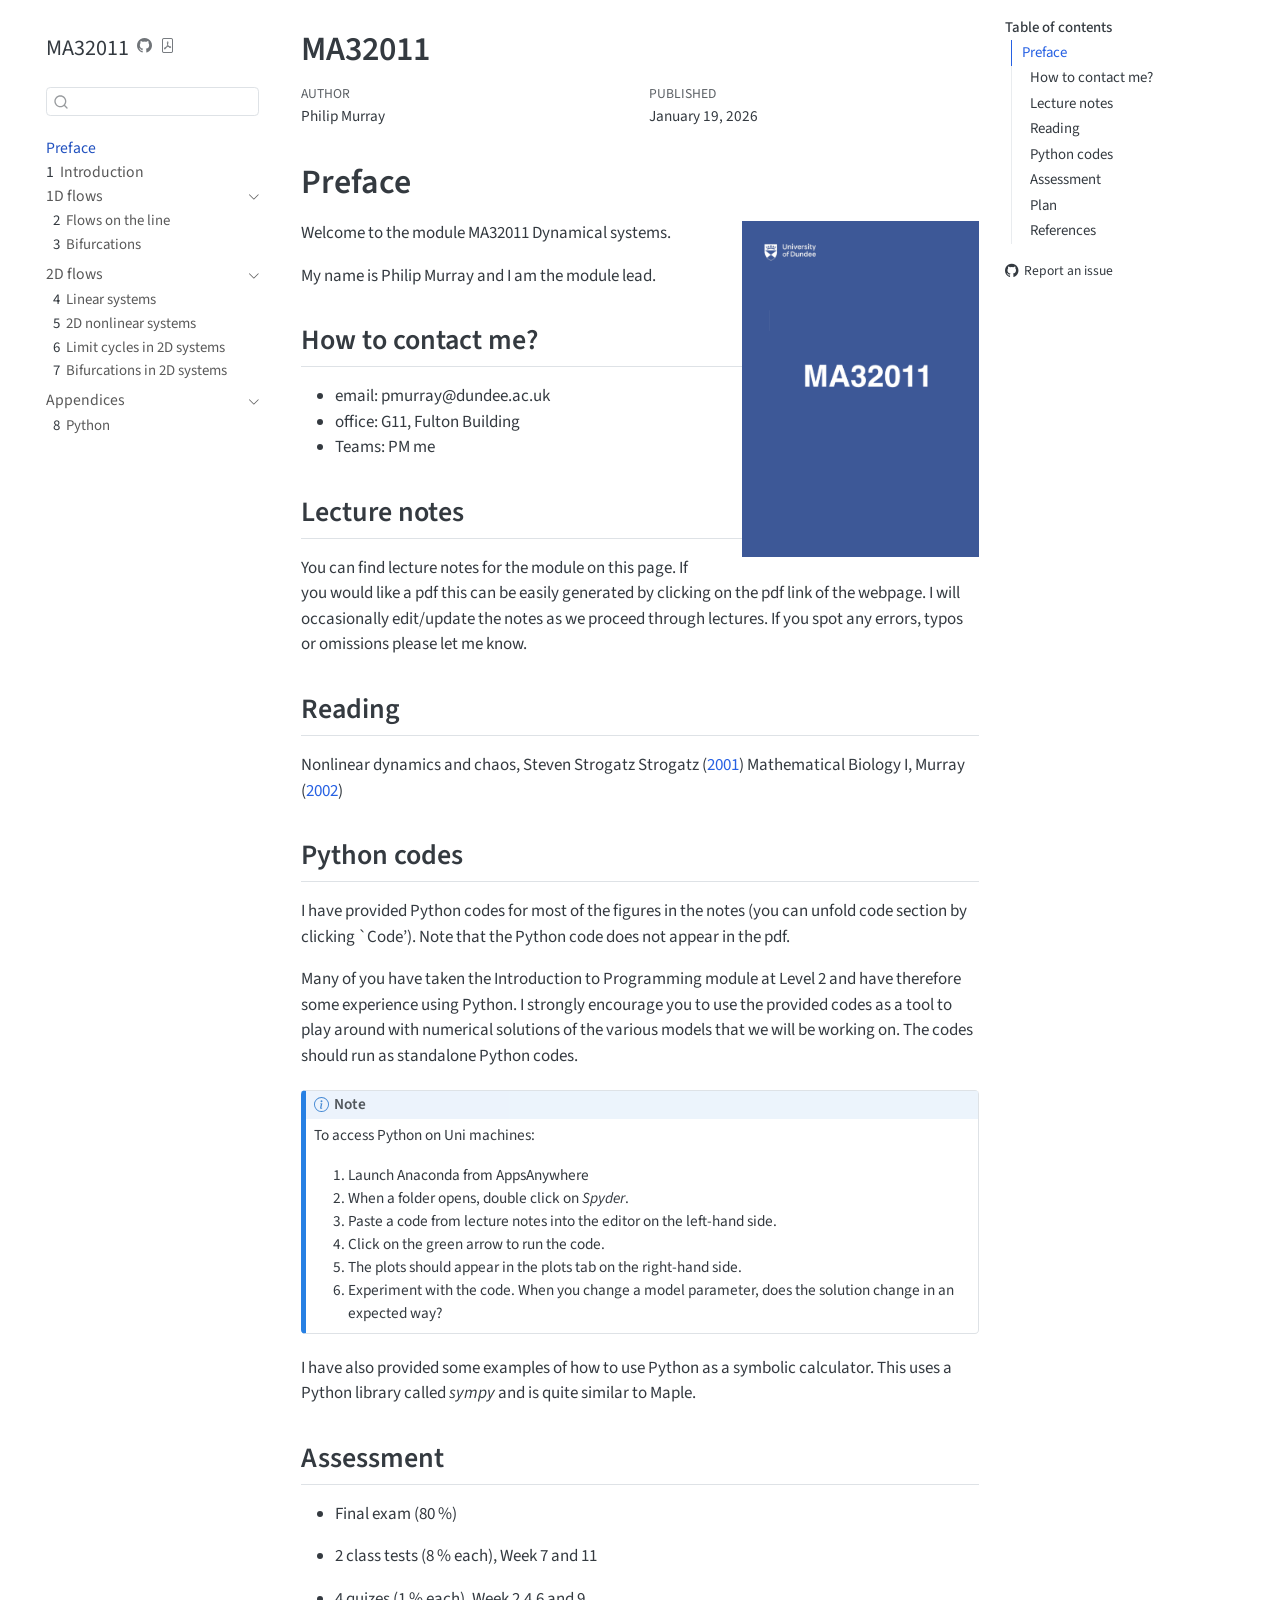
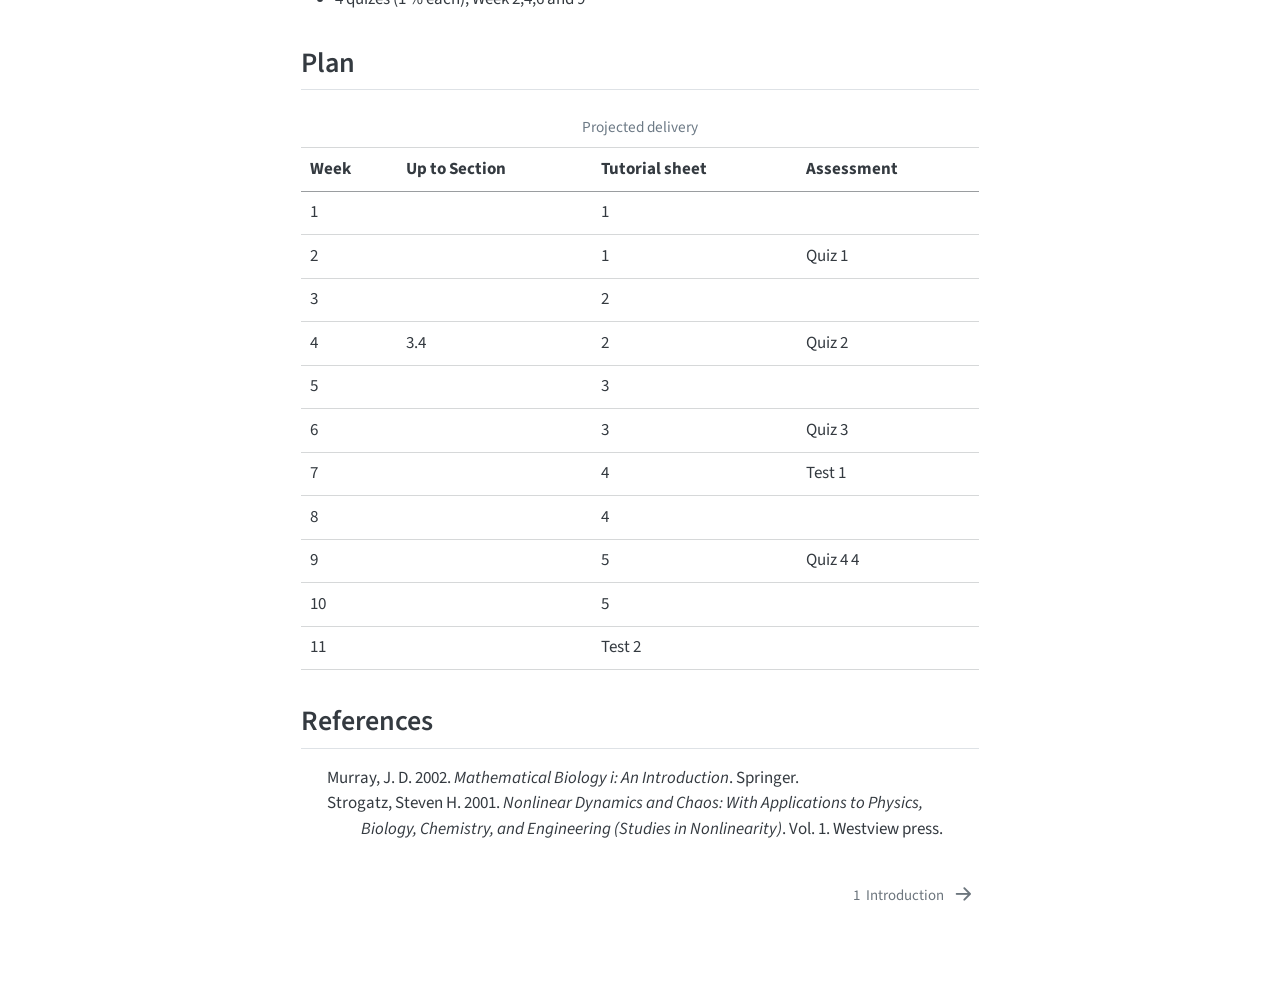
==== commit 1a4f473f: "added relax osc" ====
--- a/docs/index.html
+++ b/docs/index.html
@@ -92,43 +92,43 @@
   }
 }</script>
 <style>
+.TODO {
+  --color1: #e7b1b4;
+  --color2: #8c3236;
+}
+.Theorem {
+  --color1: #948bde;
+  --color2: #584eab;
+}
+.Definition {
+  --color1: #d999d3;
+  --color2: #a01793;
+}
+.Corollary {
+  --color1: #948bde;
+  --color2: #584eab;
+}
+.Conjecture {
+  --color1: #948bde;
+  --color2: #584eab;
+}
+.Solution {
+  --color1: #c0c0c0;
+  --color2: #808080;
+}
+.Lemma {
+  --color1: #948bde;
+  --color2: #584eab;
+}
+.DONE {
+  --color1: #cce7b1;
+  --color2: #86b754;
+}
 .Feature {
   --color1: #c0c0c0;
   --color2: #808080;
 }
-.Definition {
-  --color1: #d999d3;
-  --color2: #a01793;
-}
-.Conjecture {
-  --color1: #948bde;
-  --color2: #584eab;
-}
-.Lemma {
-  --color1: #948bde;
-  --color2: #584eab;
-}
-.Corollary {
-  --color1: #948bde;
-  --color2: #584eab;
-}
-.TODO {
-  --color1: #e7b1b4;
-  --color2: #8c3236;
-}
-.Theorem {
-  --color1: #948bde;
-  --color2: #584eab;
-}
 .Proof {
-  --color1: #c0c0c0;
-  --color2: #808080;
-}
-.DONE {
-  --color1: #cce7b1;
-  --color2: #86b754;
-}
-.Solution {
   --color1: #c0c0c0;
   --color2: #808080;
 }
@@ -237,6 +237,12 @@
  <span class="menu-text"><span class="chapter-number">6</span>&nbsp; <span class="chapter-title">Limit cycles in 2D systems</span></span></a>
   </div>
 </li>
+          <li class="sidebar-item">
+  <div class="sidebar-item-container"> 
+  <a href="./2DBifurcations.html" class="sidebar-item-text sidebar-link">
+ <span class="menu-text"><span class="chapter-number">7</span>&nbsp; <span class="chapter-title">Bifurcations in 2D systems</span></span></a>
+  </div>
+</li>
       </ul>
   </li>
         <li class="sidebar-item sidebar-item-section">
@@ -251,7 +257,7 @@
           <li class="sidebar-item">
   <div class="sidebar-item-container"> 
   <a href="./PythonAppendix.html" class="sidebar-item-text sidebar-link">
- <span class="menu-text"><span class="chapter-number">7</span>&nbsp; <span class="chapter-title">Python</span></span></a>
+ <span class="menu-text"><span class="chapter-number">8</span>&nbsp; <span class="chapter-title">Python</span></span></a>
   </div>
 </li>
       </ul>
@@ -402,7 +408,7 @@
 </tr>
 <tr class="even">
 <td>4</td>
-<td style="text-align: left;"></td>
+<td style="text-align: left;">3.4</td>
 <td>2</td>
 <td>Quiz 2</td>
 </tr>
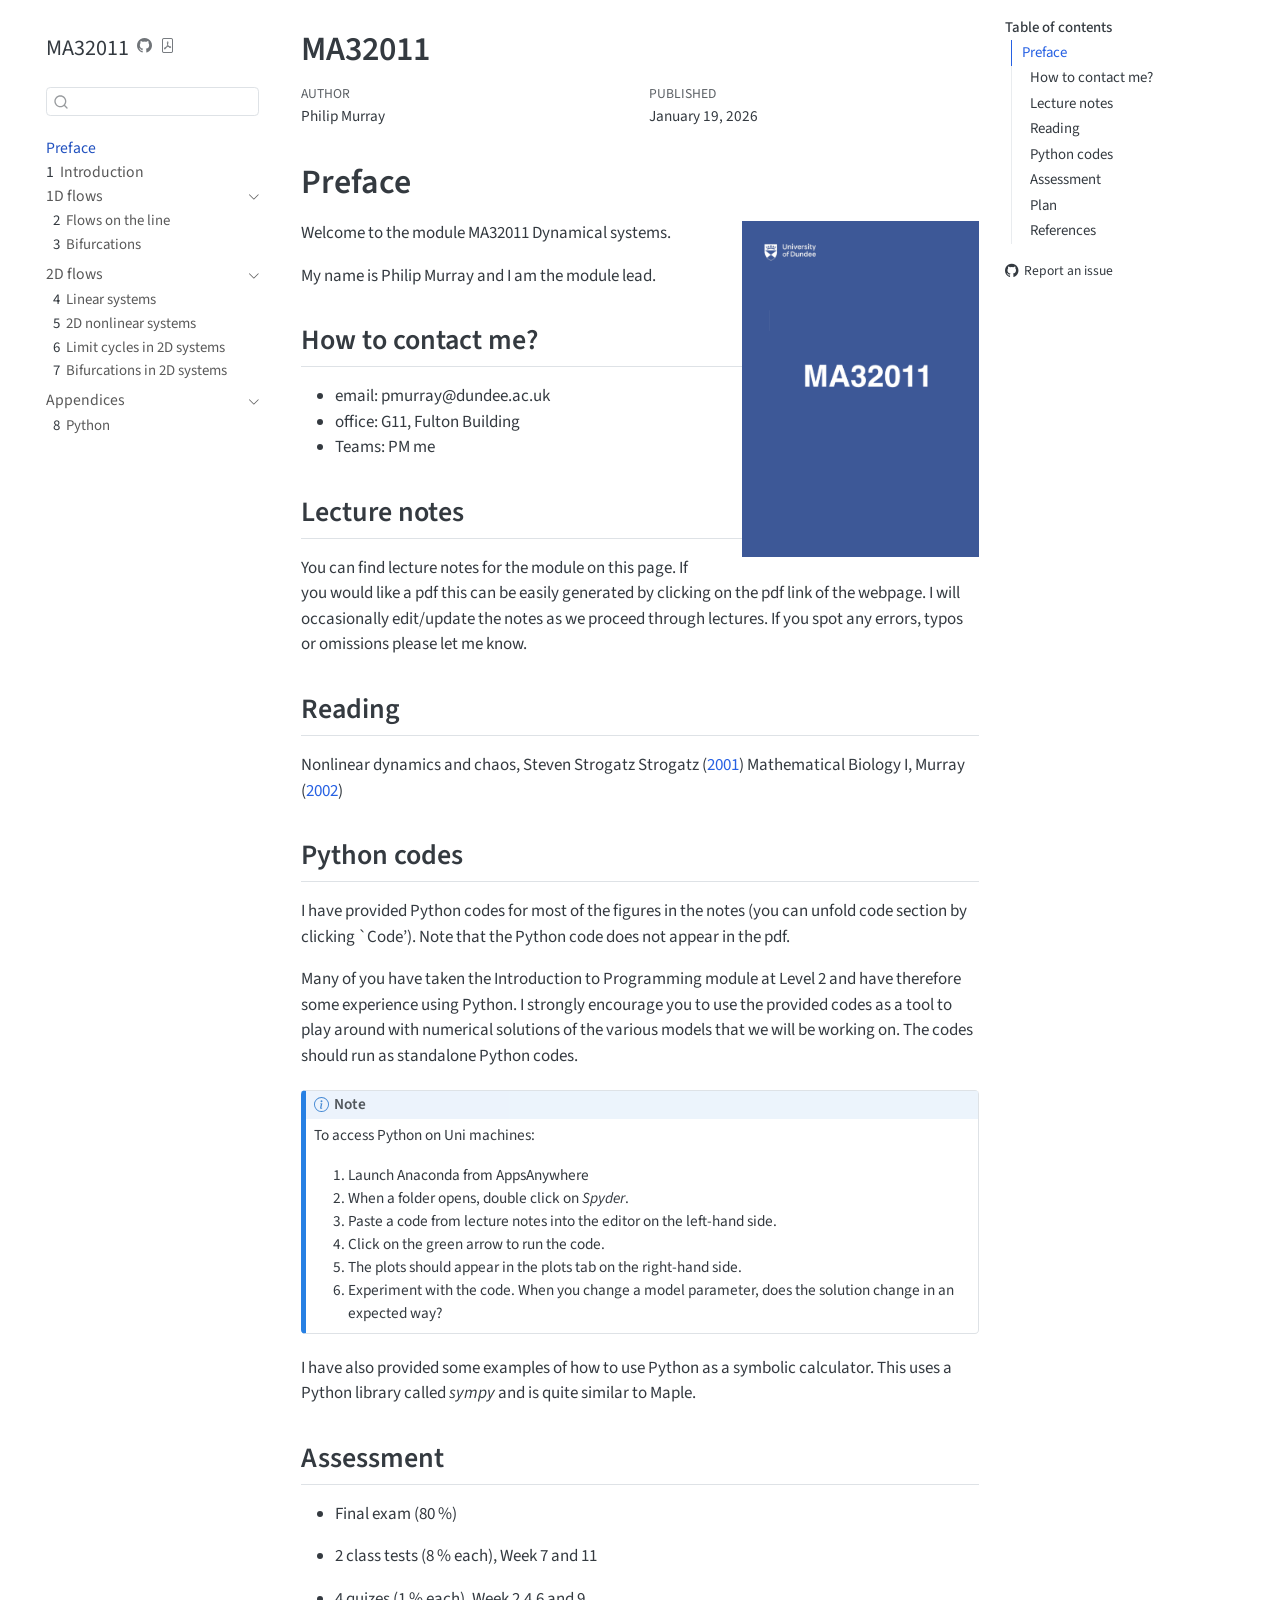
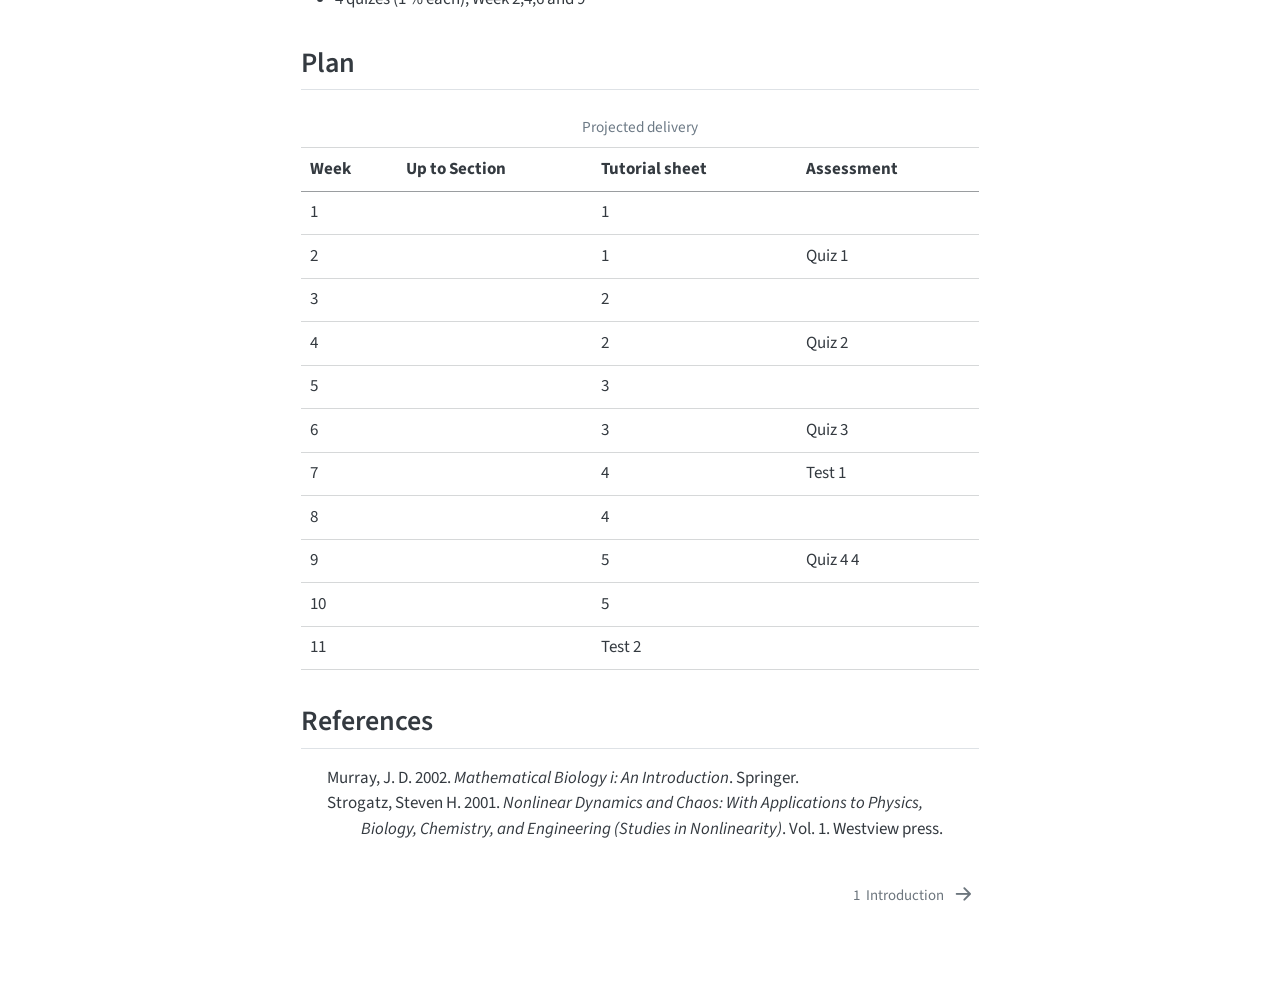
==== commit 578b6c8c: "super sub" ====
--- a/docs/index.html
+++ b/docs/index.html
@@ -92,14 +92,34 @@
   }
 }</script>
 <style>
+.Conjecture {
+  --color1: #948bde;
+  --color2: #584eab;
+}
 .TODO {
   --color1: #e7b1b4;
   --color2: #8c3236;
 }
+.DONE {
+  --color1: #cce7b1;
+  --color2: #86b754;
+}
+.Lemma {
+  --color1: #948bde;
+  --color2: #584eab;
+}
 .Theorem {
   --color1: #948bde;
   --color2: #584eab;
 }
+.Solution {
+  --color1: #c0c0c0;
+  --color2: #808080;
+}
+.Proof {
+  --color1: #c0c0c0;
+  --color2: #808080;
+}
 .Definition {
   --color1: #d999d3;
   --color2: #a01793;
@@ -108,27 +128,7 @@
   --color1: #948bde;
   --color2: #584eab;
 }
-.Conjecture {
-  --color1: #948bde;
-  --color2: #584eab;
-}
-.Solution {
-  --color1: #c0c0c0;
-  --color2: #808080;
-}
-.Lemma {
-  --color1: #948bde;
-  --color2: #584eab;
-}
-.DONE {
-  --color1: #cce7b1;
-  --color2: #86b754;
-}
 .Feature {
-  --color1: #c0c0c0;
-  --color2: #808080;
-}
-.Proof {
   --color1: #c0c0c0;
   --color2: #808080;
 }
@@ -408,7 +408,7 @@
 </tr>
 <tr class="even">
 <td>4</td>
-<td style="text-align: left;">3.4</td>
+<td style="text-align: left;"></td>
 <td>2</td>
 <td>Quiz 2</td>
 </tr>
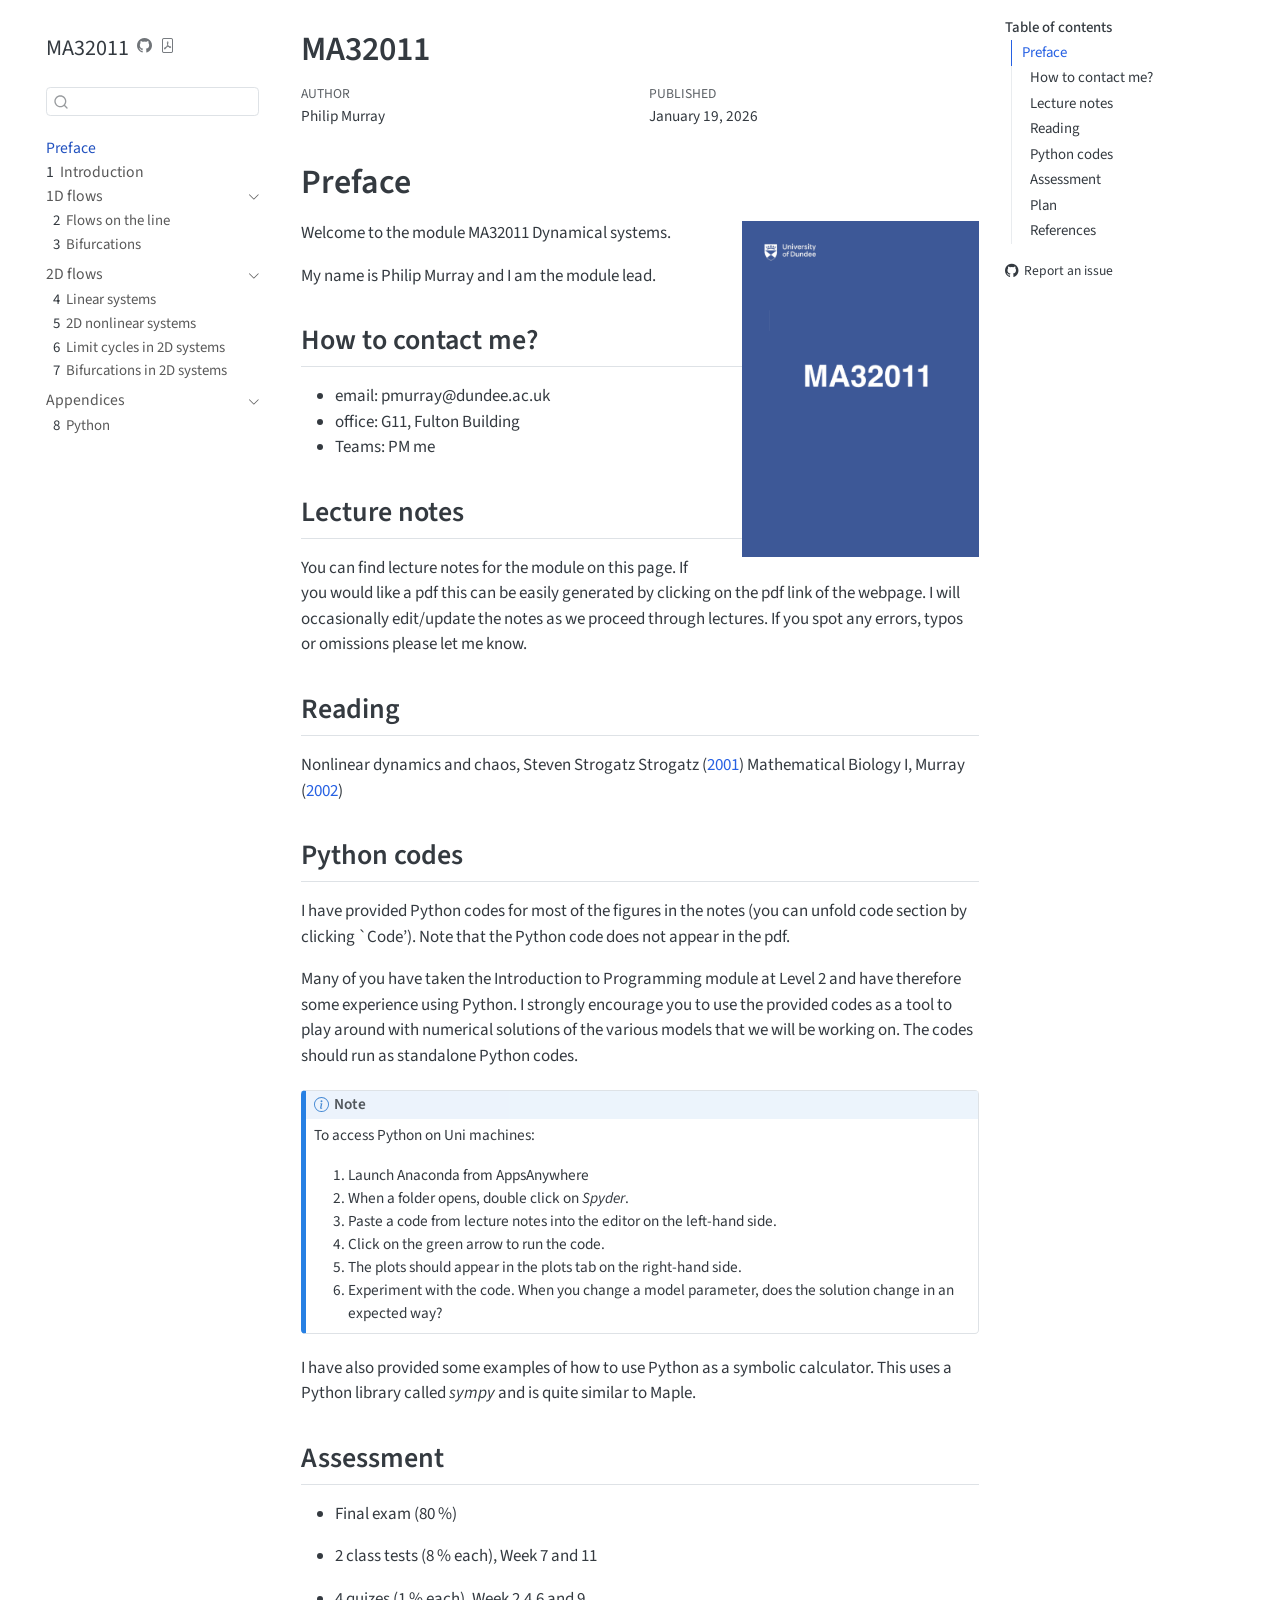
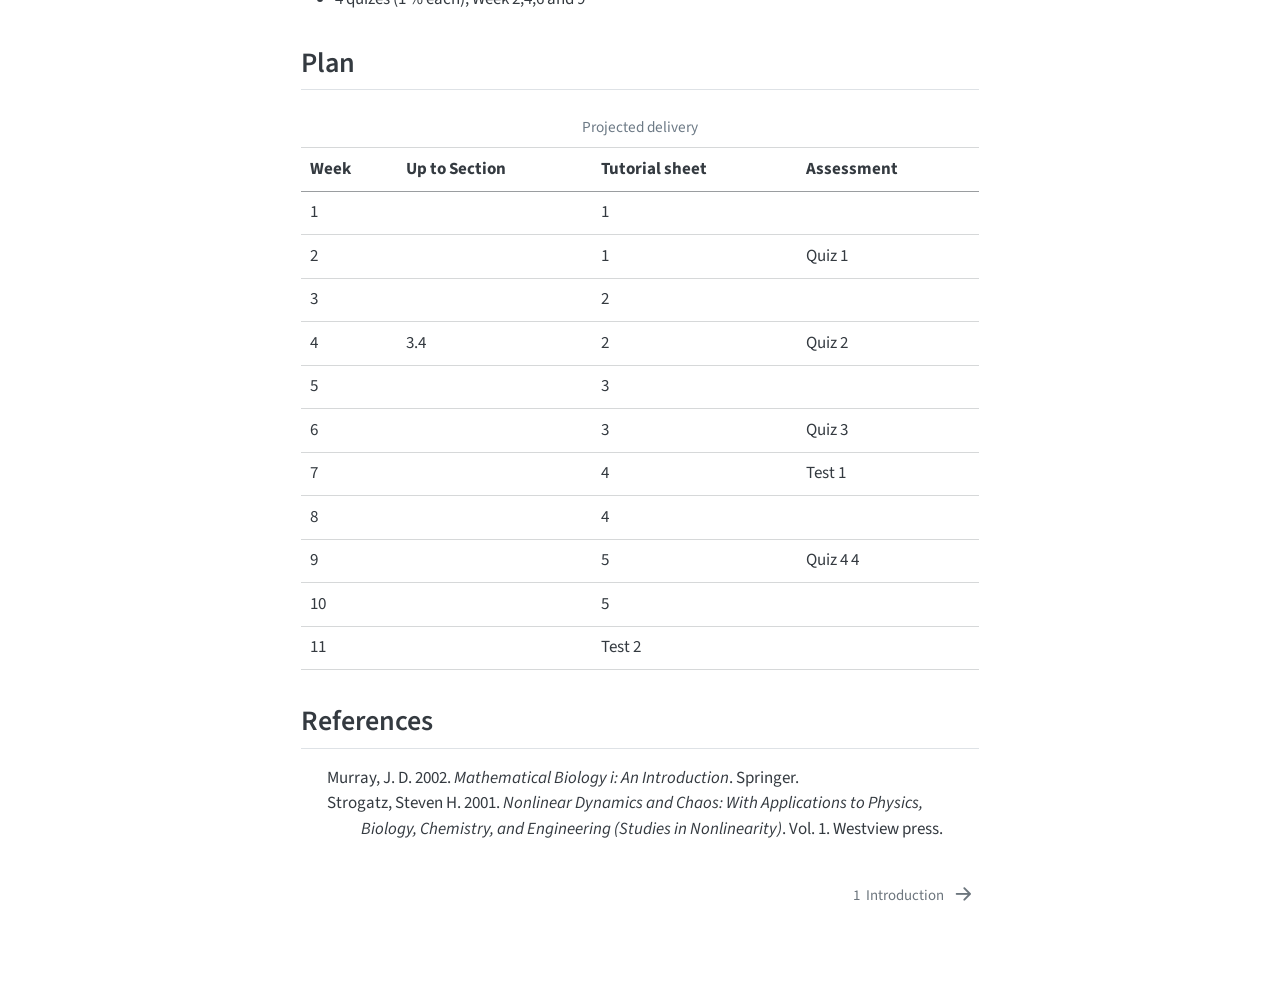
==== commit 26d4a3ee: "sub sup" ====
--- a/docs/index.html
+++ b/docs/index.html
@@ -92,45 +92,45 @@
   }
 }</script>
 <style>
+.Definition {
+  --color1: #d999d3;
+  --color2: #a01793;
+}
 .Conjecture {
   --color1: #948bde;
   --color2: #584eab;
 }
+.Feature {
+  --color1: #c0c0c0;
+  --color2: #808080;
+}
+.Solution {
+  --color1: #c0c0c0;
+  --color2: #808080;
+}
 .TODO {
   --color1: #e7b1b4;
   --color2: #8c3236;
 }
+.Lemma {
+  --color1: #948bde;
+  --color2: #584eab;
+}
 .DONE {
   --color1: #cce7b1;
   --color2: #86b754;
 }
-.Lemma {
+.Corollary {
   --color1: #948bde;
   --color2: #584eab;
+}
+.Proof {
+  --color1: #c0c0c0;
+  --color2: #808080;
 }
 .Theorem {
   --color1: #948bde;
   --color2: #584eab;
-}
-.Solution {
-  --color1: #c0c0c0;
-  --color2: #808080;
-}
-.Proof {
-  --color1: #c0c0c0;
-  --color2: #808080;
-}
-.Definition {
-  --color1: #d999d3;
-  --color2: #a01793;
-}
-.Corollary {
-  --color1: #948bde;
-  --color2: #584eab;
-}
-.Feature {
-  --color1: #c0c0c0;
-  --color2: #808080;
 }
 </style>
 
@@ -408,7 +408,7 @@
 </tr>
 <tr class="even">
 <td>4</td>
-<td style="text-align: left;"></td>
+<td style="text-align: left;">3.4</td>
 <td>2</td>
 <td>Quiz 2</td>
 </tr>
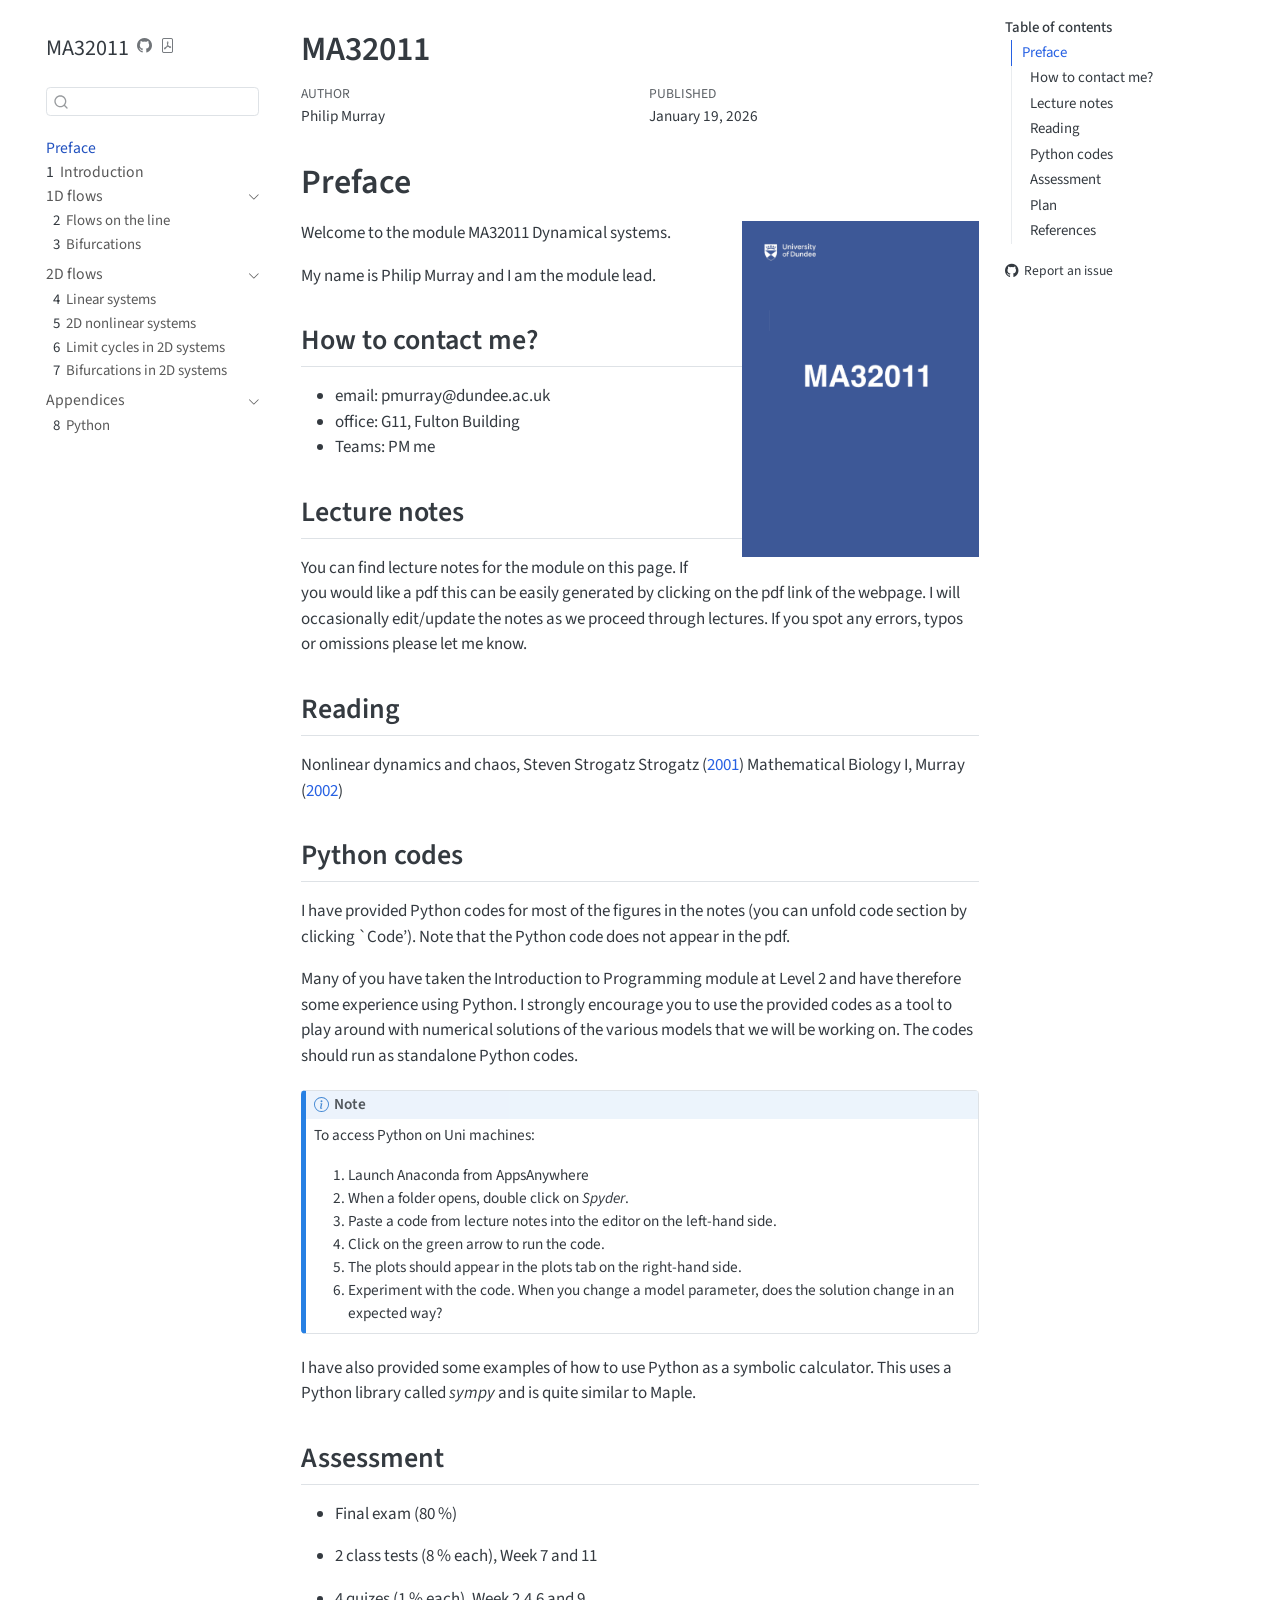
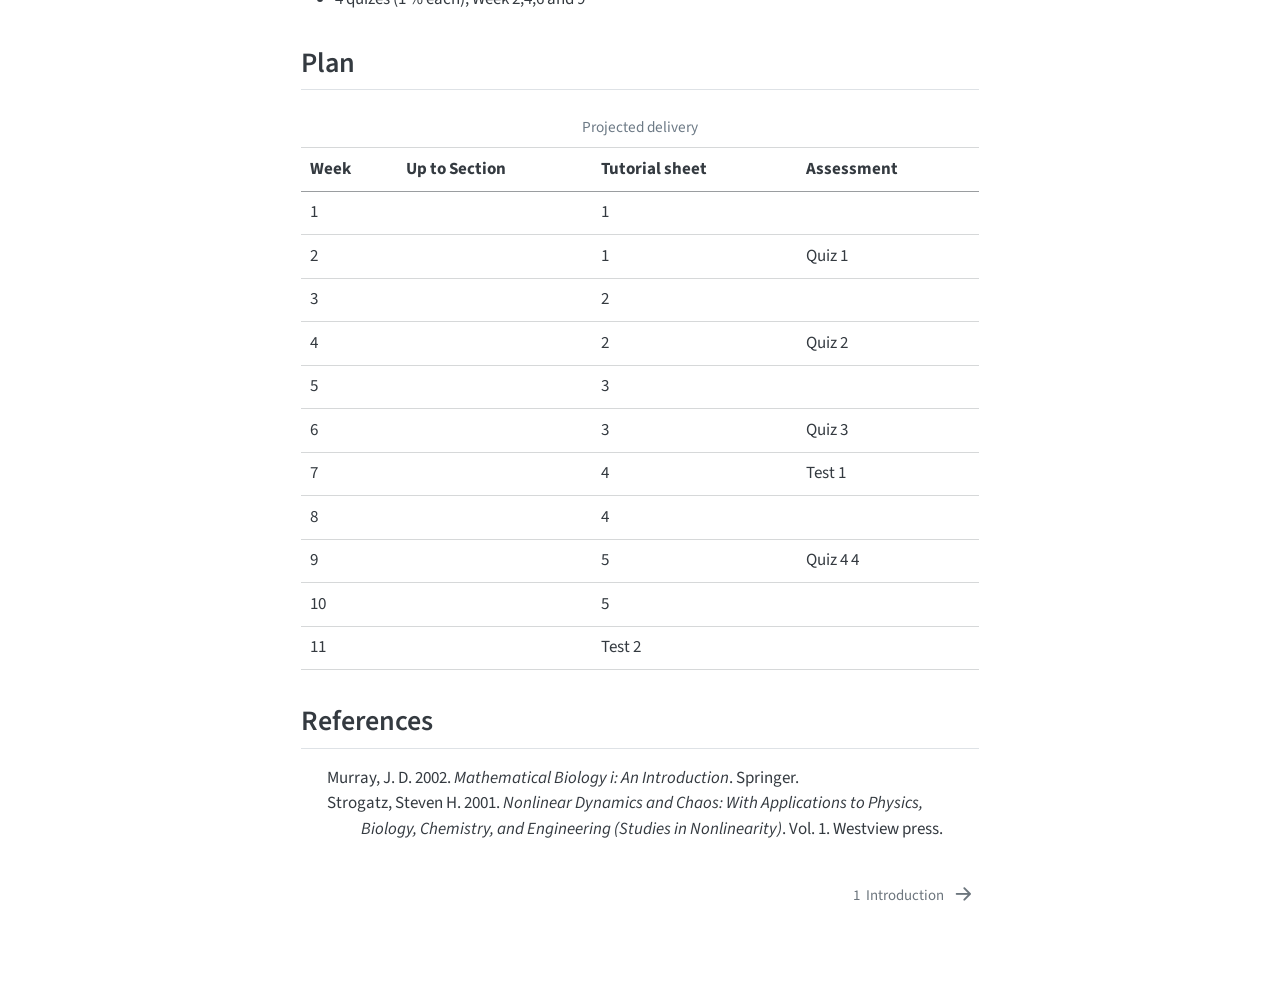
==== commit d994db4b: "added another solution" ====
--- a/docs/index.html
+++ b/docs/index.html
@@ -92,39 +92,43 @@
   }
 }</script>
 <style>
+.Feature {
+  --color1: #c0c0c0;
+  --color2: #808080;
+}
+.Lemma {
+  --color1: #948bde;
+  --color2: #584eab;
+}
 .Definition {
   --color1: #d999d3;
   --color2: #a01793;
 }
+.TODO {
+  --color1: #e7b1b4;
+  --color2: #8c3236;
+}
+.Corollary {
+  --color1: #948bde;
+  --color2: #584eab;
+}
+.Proof {
+  --color1: #c0c0c0;
+  --color2: #808080;
+}
 .Conjecture {
   --color1: #948bde;
   --color2: #584eab;
 }
-.Feature {
-  --color1: #c0c0c0;
-  --color2: #808080;
-}
-.Solution {
-  --color1: #c0c0c0;
-  --color2: #808080;
-}
-.TODO {
-  --color1: #e7b1b4;
-  --color2: #8c3236;
-}
-.Lemma {
-  --color1: #948bde;
-  --color2: #584eab;
-}
 .DONE {
   --color1: #cce7b1;
   --color2: #86b754;
 }
-.Corollary {
+.Exercise {
   --color1: #948bde;
   --color2: #584eab;
 }
-.Proof {
+.Solution {
   --color1: #c0c0c0;
   --color2: #808080;
 }
@@ -408,7 +412,7 @@
 </tr>
 <tr class="even">
 <td>4</td>
-<td style="text-align: left;">3.4</td>
+<td style="text-align: left;"></td>
 <td>2</td>
 <td>Quiz 2</td>
 </tr>
